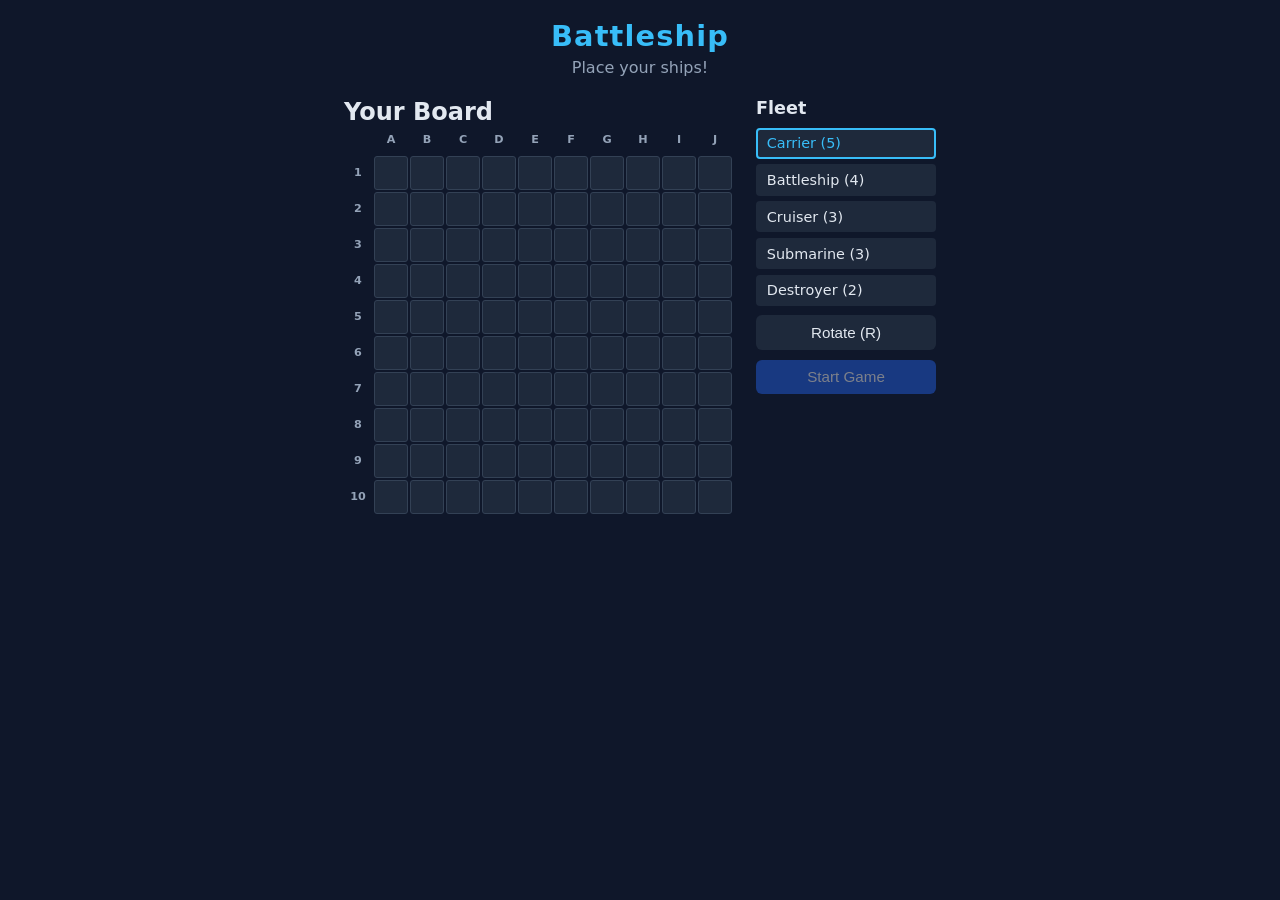
==== index.html @ 80d2c78c "feat: add AI heatmap toggle, animations, message log, restart button, and test suite - Add 'Show AI " ====
<!DOCTYPE html>
<html lang="en">
<head>
  <meta charset="UTF-8" />
  <meta name="viewport" content="width=device-width, initial-scale=1.0" />
  <title>Battleship</title>
  <link rel="stylesheet" href="style.css" />
</head>
<body>
  <header>
    <h1>Battleship</h1>
    <p id="status">Place your ships!</p>
  </header>

  <main id="game-container">
    <!-- Placement phase -->
    <section id="placement-phase">
      <div id="placement-board-wrapper">
        <h2>Your Board</h2>
        <div id="placement-grid" class="grid"></div>
      </div>
      <aside id="ship-list">
        <h2>Fleet</h2>
        <ul id="ships-to-place"></ul>
        <button id="rotate-btn" class="btn">Rotate (R)</button>
        <button id="start-btn" class="btn btn-primary" disabled>Start Game</button>
      </aside>
    </section>

    <!-- Game phase -->
    <section id="game-phase" class="hidden">
      <div class="game-controls">
        <label class="toggle-label">
          <input type="checkbox" id="heatmap-toggle" />
          <span>Show AI Thinking</span>
        </label>
        <button id="restart-game-btn" class="btn">Restart Game</button>
      </div>
      <div class="board-wrapper">
        <h2>Enemy Waters</h2>
        <div id="ai-grid" class="grid"></div>
      </div>
      <div class="board-wrapper">
        <h2>Your Board</h2>
        <div id="player-grid" class="grid"></div>
      </div>
      <div id="message-log">
        <h3>Battle Log</h3>
        <ul id="log-list"></ul>
      </div>
    </section>

    <!-- End screen overlay -->
    <div id="end-screen" class="hidden">
      <div id="end-box">
        <h2 id="end-title"></h2>
        <p id="end-message"></p>
        <button id="restart-btn" class="btn btn-primary">Play Again</button>
      </div>
    </div>
  </main>

  <script src="script.js"></script>
</body>
</html>
---- style.css ----
/* ── Palette ─────────────────────────────────────────── */
:root {
  --bg:        #0f172a;
  --surface:   #1e293b;
  --border:    #334155;
  --text:      #e2e8f0;
  --muted:     #94a3b8;
  --accent:    #38bdf8;
  --hit:       #ef4444;
  --miss:      #64748b;
  --sunk:      #b91c1c;
  --ship:      #3b82f6;
  --ghost-ok:  rgba(56,189,248,0.35);
  --ghost-bad: rgba(239,68,68,0.35);
  --btn:       #2563eb;
  --btn-hover: #1d4ed8;
}

/* ── Reset & base ───────────────────────────────────── */
*, *::before, *::after { box-sizing: border-box; margin: 0; padding: 0; }
body {
  font-family: system-ui, -apple-system, 'Segoe UI', Roboto, sans-serif;
  background: var(--bg);
  color: var(--text);
  min-height: 100vh;
  display: flex;
  flex-direction: column;
  align-items: center;
}

/* ── Header ─────────────────────────────────────────── */
header {
  text-align: center;
  padding: 1.2rem 1rem 0.6rem;
}
header h1 {
  font-size: 1.8rem;
  letter-spacing: 0.04em;
  color: var(--accent);
}
#status {
  margin-top: 0.3rem;
  font-size: 1rem;
  color: var(--muted);
  min-height: 1.4em;
}

/* ── Buttons ────────────────────────────────────────── */
.btn {
  padding: 0.55rem 1.2rem;
  border: none;
  border-radius: 6px;
  font-size: 0.95rem;
  cursor: pointer;
  background: var(--surface);
  color: var(--text);
  transition: background 0.15s;
}
.btn:hover { background: var(--border); }
.btn-primary { background: var(--btn); color: #fff; }
.btn-primary:hover { background: var(--btn-hover); }
.btn-primary:disabled { opacity: 0.45; cursor: default; }

/* ── Main container ─────────────────────────────────── */
#game-container {
  width: 100%;
  max-width: 900px;
  padding: 0.5rem 1rem 2rem;
}

/* ── Game controls (toggle + restart) ────────────────── */
.game-controls {
  display: flex;
  align-items: center;
  justify-content: center;
  gap: 1.5rem;
  margin-bottom: 1rem;
  flex-wrap: wrap;
}
.toggle-label {
  display: flex;
  align-items: center;
  gap: 0.4rem;
  font-size: 0.9rem;
  color: var(--muted);
  cursor: pointer;
}
.toggle-label input[type="checkbox"] {
  width: 16px;
  height: 16px;
  accent-color: var(--accent);
}

/* ── Placement phase ────────────────────────────────── */
#placement-phase {
  display: flex;
  gap: 1.5rem;
  justify-content: center;
  flex-wrap: wrap;
}
#placement-board-wrapper { flex: 0 0 auto; }
#ship-list {
  flex: 0 0 180px;
  display: flex;
  flex-direction: column;
  gap: 0.6rem;
}
#ship-list h2 { font-size: 1.1rem; }
#ships-to-place {
  list-style: none;
  display: flex;
  flex-direction: column;
  gap: 0.35rem;
}
#ships-to-place li {
  padding: 0.35rem 0.55rem;
  border-radius: 4px;
  font-size: 0.9rem;
  background: var(--surface);
  border: 2px solid transparent;
  transition: border-color 0.15s;
}
#ships-to-place li.current {
  border-color: var(--accent);
  color: var(--accent);
}
#ships-to-place li.placed {
  opacity: 0.45;
  text-decoration: line-through;
}

/* ── Game phase ─────────────────────────────────────── */
#game-phase {
  display: flex;
  gap: 2rem;
  justify-content: center;
  flex-wrap: wrap;
}
.board-wrapper { text-align: center; }
.board-wrapper h2 {
  font-size: 1rem;
  margin-bottom: 0.4rem;
  color: var(--muted);
}

/* ── Grid ───────────────────────────────────────────── */
.grid {
  display: inline-grid;
  grid-template-columns: 28px repeat(10, 34px);
  grid-template-rows: 28px repeat(10, 34px);
  gap: 2px;
  user-select: none;
  -webkit-user-select: none;
}
.grid .header-cell {
  display: flex;
  align-items: center;
  justify-content: center;
  font-size: 0.7rem;
  font-weight: 600;
  color: var(--muted);
}
.grid .cell {
  width: 34px;
  height: 34px;
  background: var(--surface);
  border: 1px solid var(--border);
  border-radius: 3px;
  cursor: pointer;
  position: relative;
  transition: background 0.12s;
}
.grid .cell:hover { background: #283348; }
.grid .cell.ship    { background: var(--ship); }
.grid .cell.hit     { background: var(--hit); }
.grid .cell.miss    { background: var(--miss); }
.grid .cell.sunk    { background: var(--sunk); }
.grid .cell.ghost-ok  { background: var(--ghost-ok); }
.grid .cell.ghost-bad { background: var(--ghost-bad); }

/* hit/miss markers */
.grid .cell.hit::after,
.grid .cell.sunk::after {
  content: '\2715';
  position: absolute;
  inset: 0;
  display: flex;
  align-items: center;
  justify-content: center;
  font-size: 1.1rem;
  color: #fff;
  font-weight: 700;
}
.grid .cell.miss::after {
  content: '\2022';
  position: absolute;
  inset: 0;
  display: flex;
  align-items: center;
  justify-content: center;
  font-size: 1.4rem;
  color: #cbd5e1;
}

/* ── Animations ─────────────────────────────────────── */
@keyframes hit-flash {
  0% { transform: scale(1.3); box-shadow: 0 0 12px var(--hit); }
  100% { transform: scale(1); box-shadow: none; }
}
@keyframes miss-flash {
  0% { transform: scale(1.15); opacity: 0.6; }
  100% { transform: scale(1); opacity: 1; }
}
@keyframes sunk-flash {
  0% { transform: scale(1.2); box-shadow: 0 0 18px var(--sunk); }
  50% { box-shadow: 0 0 8px var(--sunk); }
  100% { transform: scale(1); box-shadow: none; }
}
.grid .cell.anim-hit  { animation: hit-flash 0.35s ease-out; }
.grid .cell.anim-miss { animation: miss-flash 0.3s ease-out; }
.grid .cell.anim-sunk { animation: sunk-flash 0.5s ease-out; }

/* ── Message log ────────────────────────────────────── */
#message-log {
  width: 100%;
  max-width: 400px;
  margin: 1rem auto 0;
}
#message-log h3 {
  font-size: 0.85rem;
  color: var(--muted);
  margin-bottom: 0.3rem;
}
#log-list {
  list-style: none;
  max-height: 160px;
  overflow-y: auto;
  background: var(--surface);
  border-radius: 6px;
  padding: 0.4rem 0.6rem;
  font-size: 0.8rem;
  color: var(--text);
}
#log-list li {
  padding: 0.2rem 0;
  border-bottom: 1px solid var(--border);
}
#log-list li:last-child { border-bottom: none; }
#log-list li.log-hit { color: var(--hit); }
#log-list li.log-miss { color: var(--muted); }
#log-list li.log-sunk { color: #fbbf24; }

/* ── End screen ─────────────────────────────────────── */
#end-screen {
  position: fixed;
  inset: 0;
  background: rgba(0,0,0,0.7);
  display: flex;
  align-items: center;
  justify-content: center;
  z-index: 100;
}
#end-box {
  background: var(--surface);
  padding: 2rem 2.5rem;
  border-radius: 12px;
  text-align: center;
  max-width: 360px;
}
#end-title {
  font-size: 1.6rem;
  margin-bottom: 0.5rem;
}
#end-message {
  color: var(--muted);
  margin-bottom: 1.2rem;
}

/* ── Utility ────────────────────────────────────────── */
.hidden { display: none !important; }

/* ── Responsive: stack boards on narrow viewports ───── */
@media (max-width: 600px) {
  #game-phase {
    flex-direction: column;
    align-items: center;
  }
  #placement-phase {
    flex-direction: column;
    align-items: center;
  }
  .grid {
    grid-template-columns: 24px repeat(10, 28px);
    grid-template-rows: 24px repeat(10, 28px);
  }
  .grid .cell { width: 28px; height: 28px; }
  .game-controls {
    flex-direction: column;
    gap: 0.8rem;
  }
  #message-log { max-width: 100%; }
}
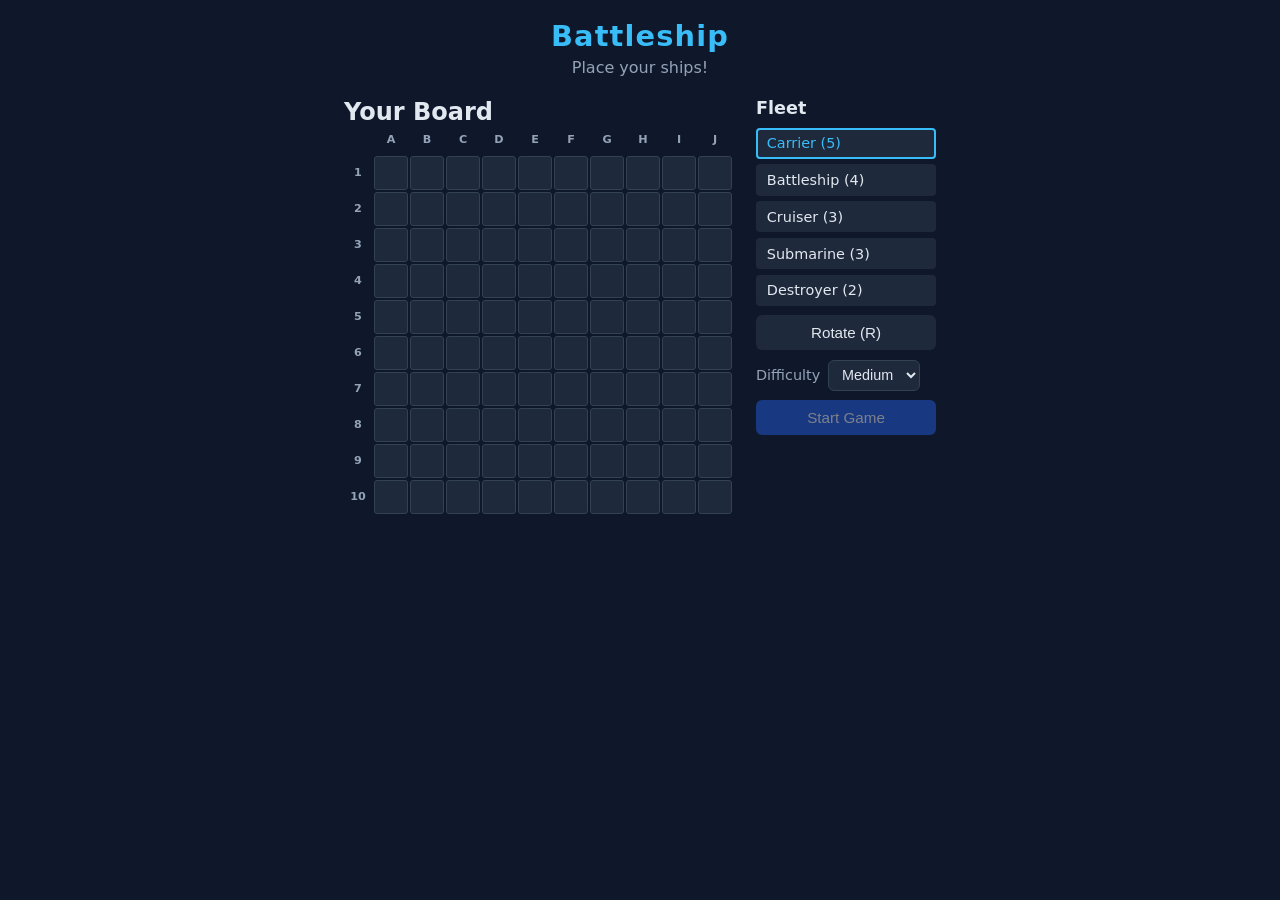
==== commit ddc5c21c: "feat: add Easy/Medium/Hard AI difficulty modes - Easy: random untargeted cell each turn - Medium: hu" ====
--- a/index.html
+++ b/index.html
@@ -23,6 +23,14 @@
         <h2>Fleet</h2>
         <ul id="ships-to-place"></ul>
         <button id="rotate-btn" class="btn">Rotate (R)</button>
+        <div id="difficulty-wrapper">
+          <label for="difficulty-select">Difficulty</label>
+          <select id="difficulty-select">
+            <option value="easy">Easy</option>
+            <option value="medium" selected>Medium</option>
+            <option value="hard">Hard</option>
+          </select>
+        </div>
         <button id="start-btn" class="btn btn-primary" disabled>Start Game</button>
       </aside>
     </section>
@@ -30,7 +38,7 @@
     <!-- Game phase -->
     <section id="game-phase" class="hidden">
       <div class="game-controls">
-        <label class="toggle-label">
+        <label class="toggle-label" title="Heatmap shows where the AI thinks your ships are — warm = likely target, cool = ruled out.">
           <input type="checkbox" id="heatmap-toggle" />
           <span>Show AI Thinking</span>
         </label>
--- a/style.css
+++ b/style.css
@@ -76,6 +76,7 @@
   gap: 1.5rem;
   margin-bottom: 1rem;
   flex-wrap: wrap;
+  width: 100%;
 }
 .toggle-label {
   display: flex;
@@ -127,6 +128,28 @@
 #ships-to-place li.placed {
   opacity: 0.45;
   text-decoration: line-through;
+}
+#difficulty-wrapper {
+  display: flex;
+  align-items: center;
+  gap: 0.5rem;
+}
+#difficulty-wrapper label {
+  font-size: 0.9rem;
+  color: var(--muted);
+}
+#difficulty-select {
+  padding: 0.35rem 0.55rem;
+  border-radius: 6px;
+  border: 1px solid var(--border);
+  background: var(--surface);
+  color: var(--text);
+  font-size: 0.9rem;
+  cursor: pointer;
+}
+#difficulty-select:focus {
+  outline: 2px solid var(--accent);
+  outline-offset: 1px;
 }
 
 /* ── Game phase ─────────────────────────────────────── */
@@ -225,6 +248,7 @@
   width: 100%;
   max-width: 400px;
   margin: 1rem auto 0;
+  flex-basis: 100%;
 }
 #message-log h3 {
   font-size: 0.85rem;
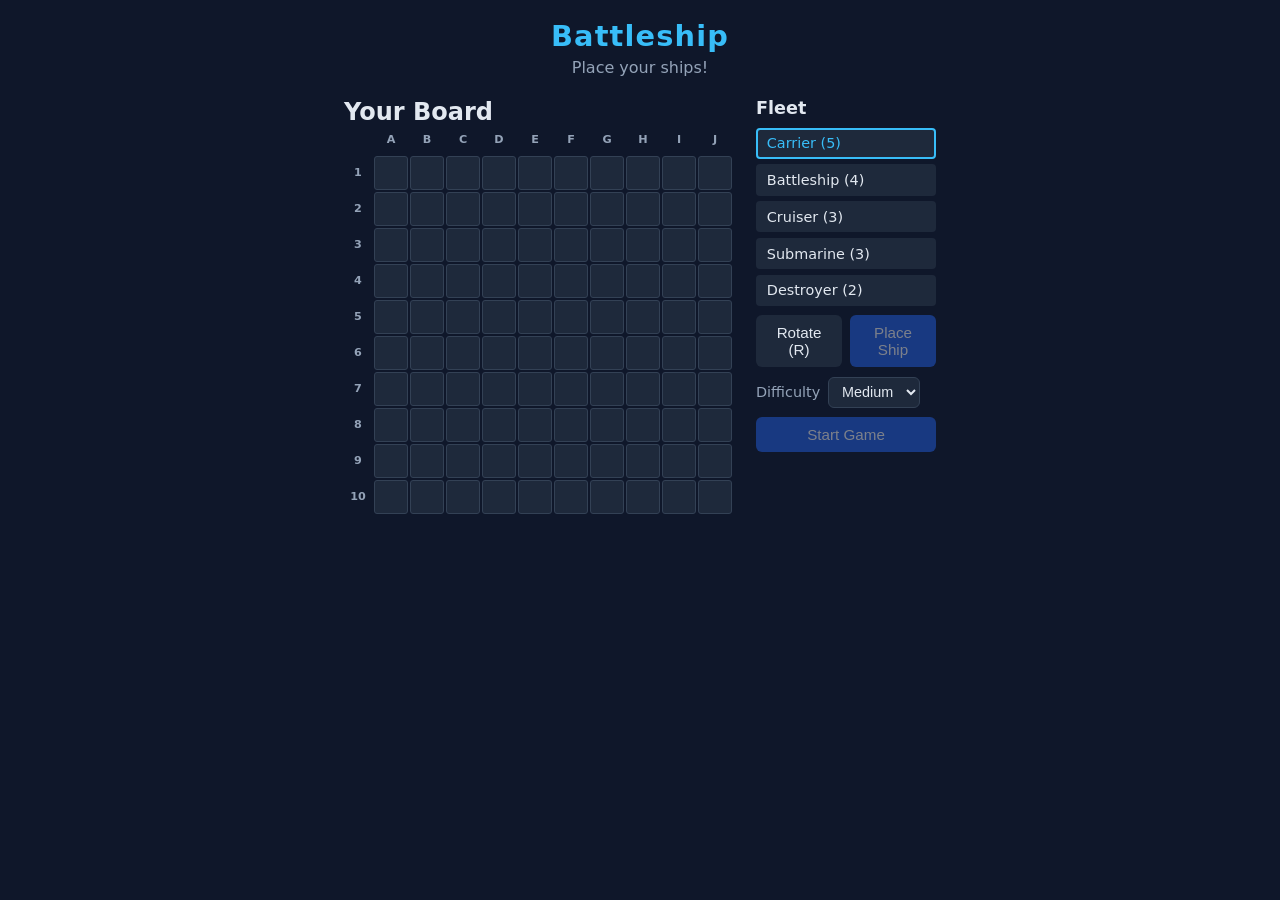
==== commit 5b15fa65: "feat: redesign ship placement UX with Place Ship button and in-place rotation - Add 'Place Ship' but" ====
--- a/index.html
+++ b/index.html
@@ -22,7 +22,10 @@
       <aside id="ship-list">
         <h2>Fleet</h2>
         <ul id="ships-to-place"></ul>
-        <button id="rotate-btn" class="btn">Rotate (R)</button>
+        <div id="placement-controls">
+          <button id="rotate-btn" class="btn">Rotate (R)</button>
+          <button id="place-btn" class="btn btn-primary" disabled>Place Ship</button>
+        </div>
         <div id="difficulty-wrapper">
           <label for="difficulty-select">Difficulty</label>
           <select id="difficulty-select">
@@ -63,6 +66,7 @@
       <div id="end-box">
         <h2 id="end-title"></h2>
         <p id="end-message"></p>
+        <div id="match-stats"></div>
         <button id="restart-btn" class="btn btn-primary">Play Again</button>
       </div>
     </div>
--- a/style.css
+++ b/style.css
@@ -129,6 +129,17 @@
   opacity: 0.45;
   text-decoration: line-through;
 }
+#placement-controls {
+  display: flex;
+  gap: 0.5rem;
+}
+#placement-controls .btn {
+  flex: 1;
+}
+#place-btn:disabled {
+  opacity: 0.45;
+  cursor: default;
+}
 #difficulty-wrapper {
   display: flex;
   align-items: center;
@@ -297,7 +308,22 @@
 }
 #end-message {
   color: var(--muted);
+  margin-bottom: 1rem;
+}
+#match-stats {
   margin-bottom: 1.2rem;
+  font-family: 'Courier New', Courier, monospace;
+  font-size: 0.85rem;
+  line-height: 1.6;
+}
+.stat-row {
+  padding: 0.2rem 0;
+}
+.stat-player {
+  color: var(--ship);
+}
+.stat-ai {
+  color: var(--hit);
 }
 
 /* ── Utility ────────────────────────────────────────── */
@@ -313,6 +339,11 @@
     flex-direction: column;
     align-items: center;
   }
+  #ship-list {
+    flex: 0 0 auto;
+    width: 100%;
+    max-width: 340px;
+  }
   .grid {
     grid-template-columns: 24px repeat(10, 28px);
     grid-template-rows: 24px repeat(10, 28px);
@@ -322,5 +353,41 @@
     flex-direction: column;
     gap: 0.8rem;
   }
+  .game-controls .btn {
+    min-height: 44px;
+    font-size: 1rem;
+    width: 100%;
+    max-width: 280px;
+  }
+  .toggle-label {
+    min-height: 44px;
+    font-size: 1rem;
+  }
+  .toggle-label input[type="checkbox"] {
+    width: 20px;
+    height: 20px;
+  }
+  #placement-controls .btn {
+    min-height: 44px;
+    font-size: 1rem;
+  }
   #message-log { max-width: 100%; }
-}
+  #log-list {
+    font-size: 0.875rem;
+  }
+  #message-log h3 {
+    font-size: 0.95rem;
+  }
+}
+
+/* ── Tighter mobile: larger touch targets ──────────── */
+@media (max-width: 400px) {
+  .grid {
+    grid-template-columns: 26px repeat(10, 32px);
+    grid-template-rows: 26px repeat(10, 32px);
+  }
+  .grid .cell { width: 32px; height: 32px; }
+  #game-container {
+    padding: 0.5rem 0.5rem 2rem;
+  }
+}
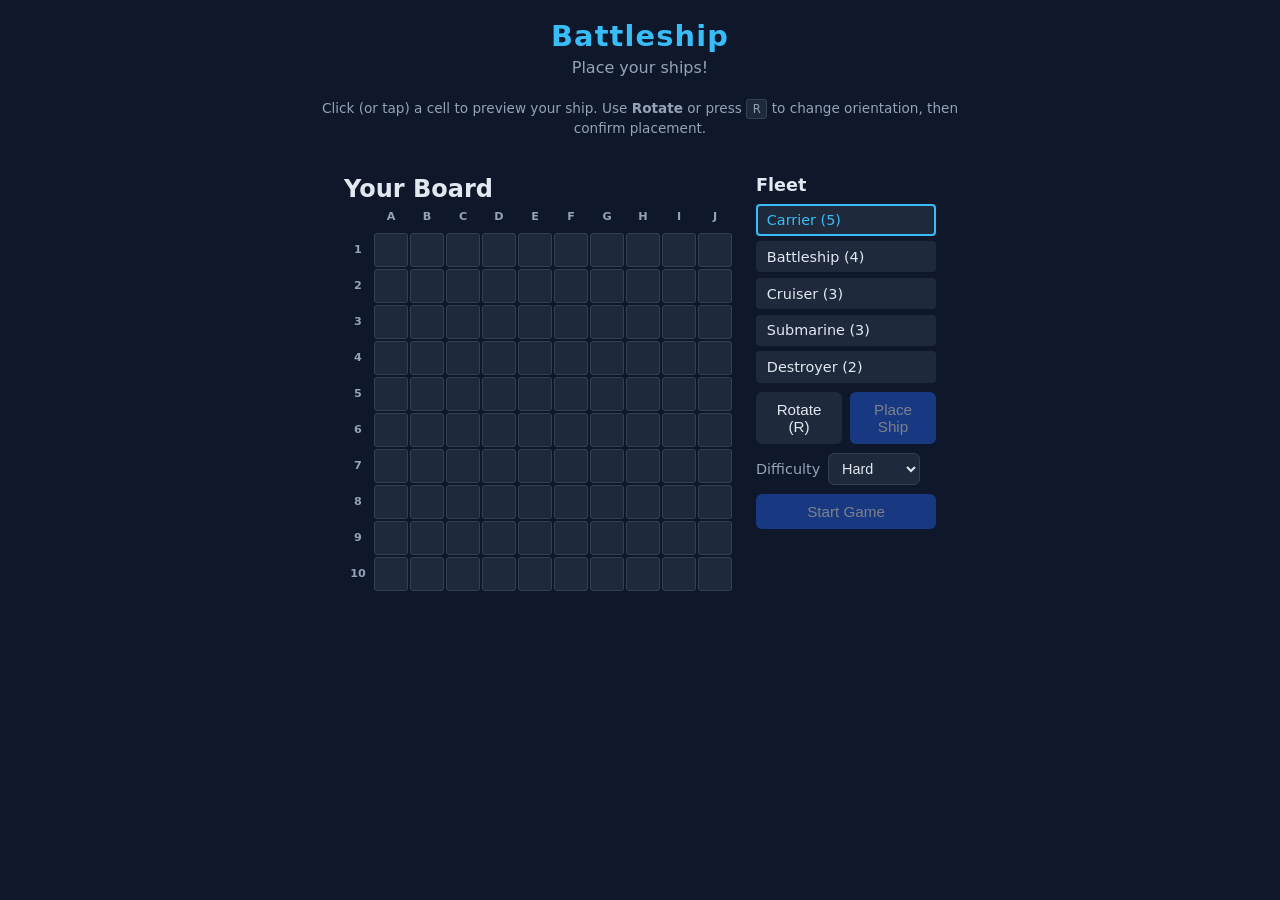
==== commit 79665270: "feat: add 6 UX enhancements — difficulty, legend, banner, action bar, instructions, heatmap 1. Defau" ====
--- a/index.html
+++ b/index.html
@@ -15,6 +15,9 @@
   <main id="game-container">
     <!-- Placement phase -->
     <section id="placement-phase">
+      <p id="placement-instructions">
+        Click (or tap) a cell to preview your ship. Use <strong>Rotate</strong> or press <kbd>R</kbd> to change orientation, then confirm placement.
+      </p>
       <div id="placement-board-wrapper">
         <h2>Your Board</h2>
         <div id="placement-grid" class="grid"></div>
@@ -30,18 +33,23 @@
           <label for="difficulty-select">Difficulty</label>
           <select id="difficulty-select">
             <option value="easy">Easy</option>
-            <option value="medium" selected>Medium</option>
-            <option value="hard">Hard</option>
+            <option value="medium">Medium</option>
+            <option value="hard" selected>Hard</option>
           </select>
         </div>
         <button id="start-btn" class="btn btn-primary" disabled>Start Game</button>
       </aside>
+      <div id="placement-action-bar" class="hidden">
+        <button id="mobile-rotate-btn" class="btn">Rotate Ship</button>
+        <button id="mobile-place-btn" class="btn btn-primary">Place Ship Here</button>
+      </div>
     </section>
 
     <!-- Game phase -->
     <section id="game-phase" class="hidden">
+      <div id="last-result" class="hidden"></div>
       <div class="game-controls">
-        <label class="toggle-label" title="Heatmap shows where the AI thinks your ships are — warm = likely target, cool = ruled out.">
+        <label class="toggle-label" title="Heatmap shows where the AI thinks your ships are — warm = likely target, cool = ruled out. Ship cells show a colored inset ring.">
           <input type="checkbox" id="heatmap-toggle" />
           <span>Show AI Thinking</span>
         </label>
@@ -54,6 +62,13 @@
       <div class="board-wrapper">
         <h2>Your Board</h2>
         <div id="player-grid" class="grid"></div>
+      </div>
+      <div id="board-legend">
+        <span class="legend-item"><span class="legend-swatch"></span>Untried</span>
+        <span class="legend-item"><span class="legend-swatch ship"></span>Your Ship</span>
+        <span class="legend-item"><span class="legend-swatch hit"></span>Hit ✕</span>
+        <span class="legend-item"><span class="legend-swatch sunk"></span>Sunk ✕</span>
+        <span class="legend-item"><span class="legend-swatch miss"></span>Miss •</span>
       </div>
       <div id="message-log">
         <h3>Battle Log</h3>
--- a/style.css
+++ b/style.css
@@ -48,6 +48,7 @@
 /* ── Buttons ────────────────────────────────────────── */
 .btn {
   padding: 0.55rem 1.2rem;
+  touch-action: manipulation;
   border: none;
   border-radius: 6px;
   font-size: 0.95rem;
@@ -201,6 +202,8 @@
   border: 1px solid var(--border);
   border-radius: 3px;
   cursor: pointer;
+  touch-action: manipulation;
+  -webkit-tap-highlight-color: transparent;
   position: relative;
   transition: background 0.12s;
 }
@@ -236,6 +239,76 @@
   color: #cbd5e1;
 }
 
+/* ── Board legend ───────────────────────────────────── */
+#board-legend {
+  display: flex;
+  flex-wrap: wrap;
+  gap: 0.6rem 1.2rem;
+  justify-content: center;
+  width: 100%;
+  margin: 0.75rem 0 0.25rem;
+  font-size: 0.8rem;
+  color: var(--muted);
+}
+.legend-item {
+  display: flex;
+  align-items: center;
+  gap: 0.4rem;
+}
+.legend-swatch {
+  width: 18px;
+  height: 18px;
+  border-radius: 3px;
+  border: 1px solid var(--border);
+  background: var(--surface);
+  flex-shrink: 0;
+}
+.legend-swatch.ship { background: var(--ship); }
+.legend-swatch.hit  { background: var(--hit); }
+.legend-swatch.sunk { background: var(--sunk); }
+.legend-swatch.miss { background: var(--miss); }
+
+/* ── Last result banner (mobile only) ──────────────── */
+#last-result {
+  width: 100%;
+  text-align: center;
+  font-weight: 700;
+  font-size: 1rem;
+  padding: 0.5rem 1rem;
+  border-radius: 6px;
+  background: var(--surface);
+}
+#last-result.result-hit  { color: var(--hit); }
+#last-result.result-miss { color: var(--muted); }
+#last-result.result-sunk { color: #fbbf24; }
+@media (min-width: 601px) {
+  #last-result { display: none !important; }
+}
+
+/* ── Placement instructions ─────────────────────────── */
+#placement-instructions {
+  width: 100%;
+  max-width: 680px;
+  text-align: center;
+  font-size: 0.85rem;
+  color: var(--muted);
+  margin-bottom: 0.75rem;
+  line-height: 1.5;
+}
+#placement-instructions kbd {
+  padding: 0.1rem 0.35rem;
+  border-radius: 3px;
+  border: 1px solid var(--border);
+  background: var(--surface);
+  font-family: inherit;
+  font-size: 0.85em;
+}
+
+/* ── Placement floating action bar (mobile only) ────── */
+#placement-action-bar {
+  display: none;
+}
+
 /* ── Animations ─────────────────────────────────────── */
 @keyframes hit-flash {
   0% { transform: scale(1.3); box-shadow: 0 0 12px var(--hit); }
@@ -372,6 +445,31 @@
     font-size: 1rem;
   }
   #message-log { max-width: 100%; }
+  #placement-phase {
+    padding-bottom: 100px;
+  }
+  #placement-action-bar {
+    position: fixed;
+    bottom: 0;
+    left: 0;
+    right: 0;
+    padding: 1rem;
+    background: var(--surface);
+    display: flex;
+    gap: 1rem;
+    justify-content: center;
+    z-index: 50;
+    border-top: 1px solid var(--border);
+  }
+  #placement-action-bar.hidden {
+    display: none;
+  }
+  #placement-action-bar .btn {
+    min-height: 52px;
+    font-size: 1.1rem;
+    flex: 1;
+    max-width: 200px;
+  }
   #log-list {
     font-size: 0.875rem;
   }
